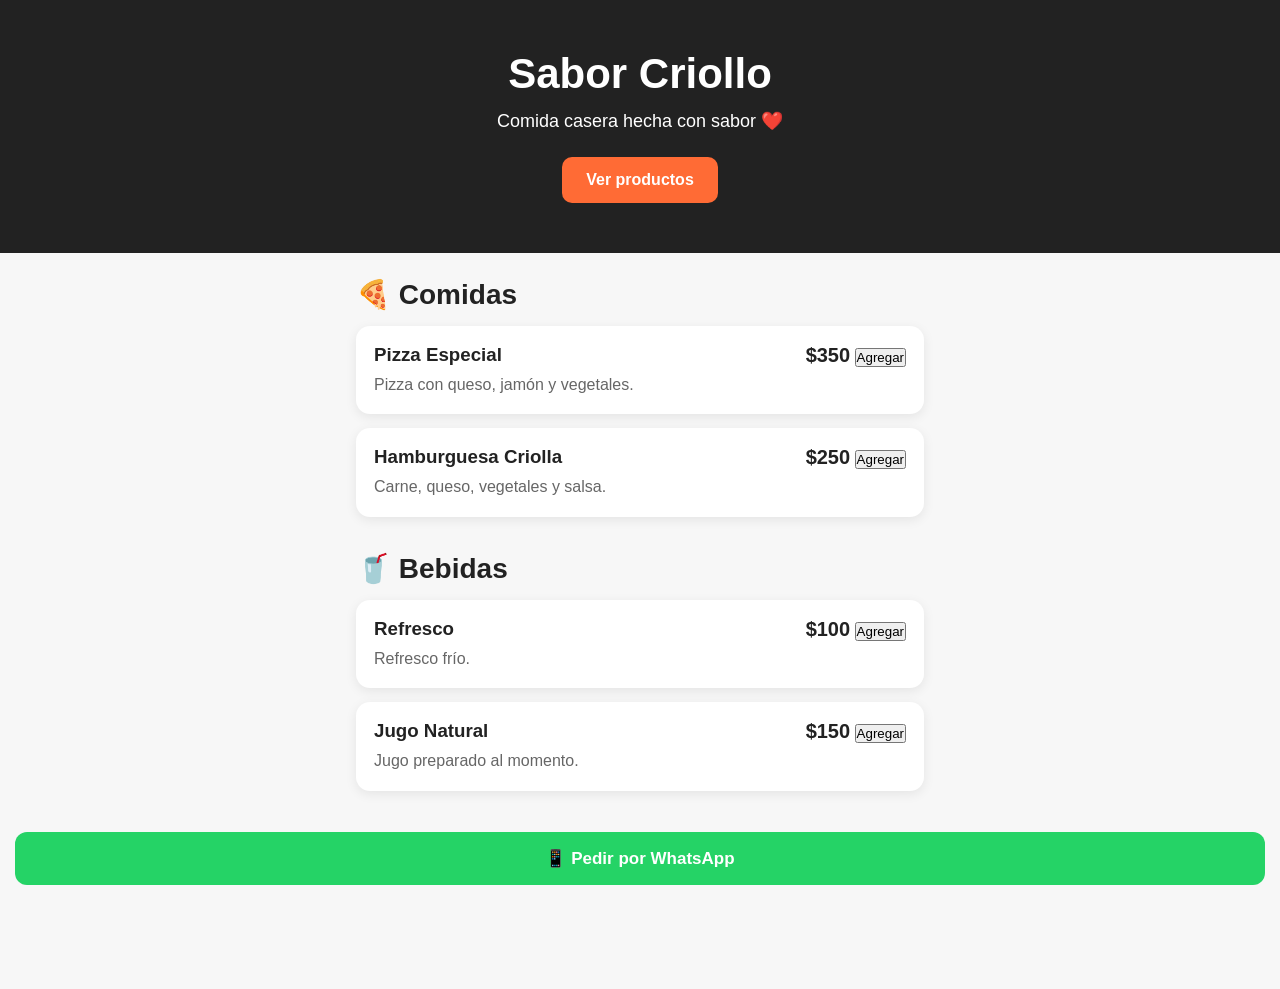
==== index.html @ 9b39cd1a "Agregue el boton de agregar al carrito" ====
<!DOCTYPE html>
<html lang="es">
<head>
    <meta charset="UTF-8">
    <meta name="viewport" content="width=device-width, initial-scale=1.0">
    <title>Sabor Criollo</title>
    <link rel="stylesheet" href="style.css">
</head>

<body>

    <header class="hero">
        <h1>Sabor Criollo</h1>
        <p>Comida casera hecha con sabor ❤️</p>
        <a href="#productos" class="boton">Ver productos</a>
    </header>

    <main id="productos">

    <section>
        <h2>🍕 Comidas</h2>
        <div id="lista-comidas"></div>
    </section>

    <section>
        <h2>🥤 Bebidas</h2>
        <div id="lista-bebidas"></div>
    </section>

    </main>

    <a class="whatsapp" href="https://wa.me/5350000000">
        📱 Pedir por WhatsApp
    </a>

    <footer>
        <p>© 2026 Sabor Criollo</p>
    </footer>
  <script src="script.js"></script>

</body>
</html>
---- style.css ----
* {
    box-sizing: border-box;
    margin: 0;
    padding: 0;
}

body {
    font-family: Arial, sans-serif;
    background: #f7f7f7;
    color: #222;
    padding-bottom: 80px;
}

.hero {
    background: #222;
    color: white;
    text-align: center;
    padding: 50px 20px;
}

.hero h1 {
    font-size: 42px;
    margin-bottom: 12px;
}

.hero p {
    font-size: 18px;
    margin-bottom: 25px;
}

.boton {
    display: inline-block;
    background: #ff6b35;
    color: white;
    text-decoration: none;
    padding: 14px 24px;
    border-radius: 10px;
    font-weight: bold;
}

main {
    max-width: 600px;
    margin: auto;
    padding: 25px 16px;
}

section {
    margin-bottom: 35px;
}

section h2 {
    margin-bottom: 15px;
    font-size: 28px;
}

.producto {
    background: white;
    border-radius: 14px;
    padding: 18px;
    margin-bottom: 14px;
    box-shadow: 0 3px 12px rgba(0, 0, 0, 0.08);

    display: flex;
    justify-content: space-between;
    gap: 15px;
}

.producto h3 {
    margin-bottom: 8px;
}

.producto p {
    color: #666;
    line-height: 1.4;
}

.producto strong {
    white-space: nowrap;
    font-size: 20px;
}

.whatsapp {
    position: fixed;
    bottom: 15px;
    left: 15px;
    right: 15px;

    background: #25d366;
    color: white;
    text-align: center;
    text-decoration: none;

    padding: 16px;
    border-radius: 12px;

    font-weight: bold;
    font-size: 17px;
}

footer {
    text-align: center;
    color: #777;
    padding: 20px;
}
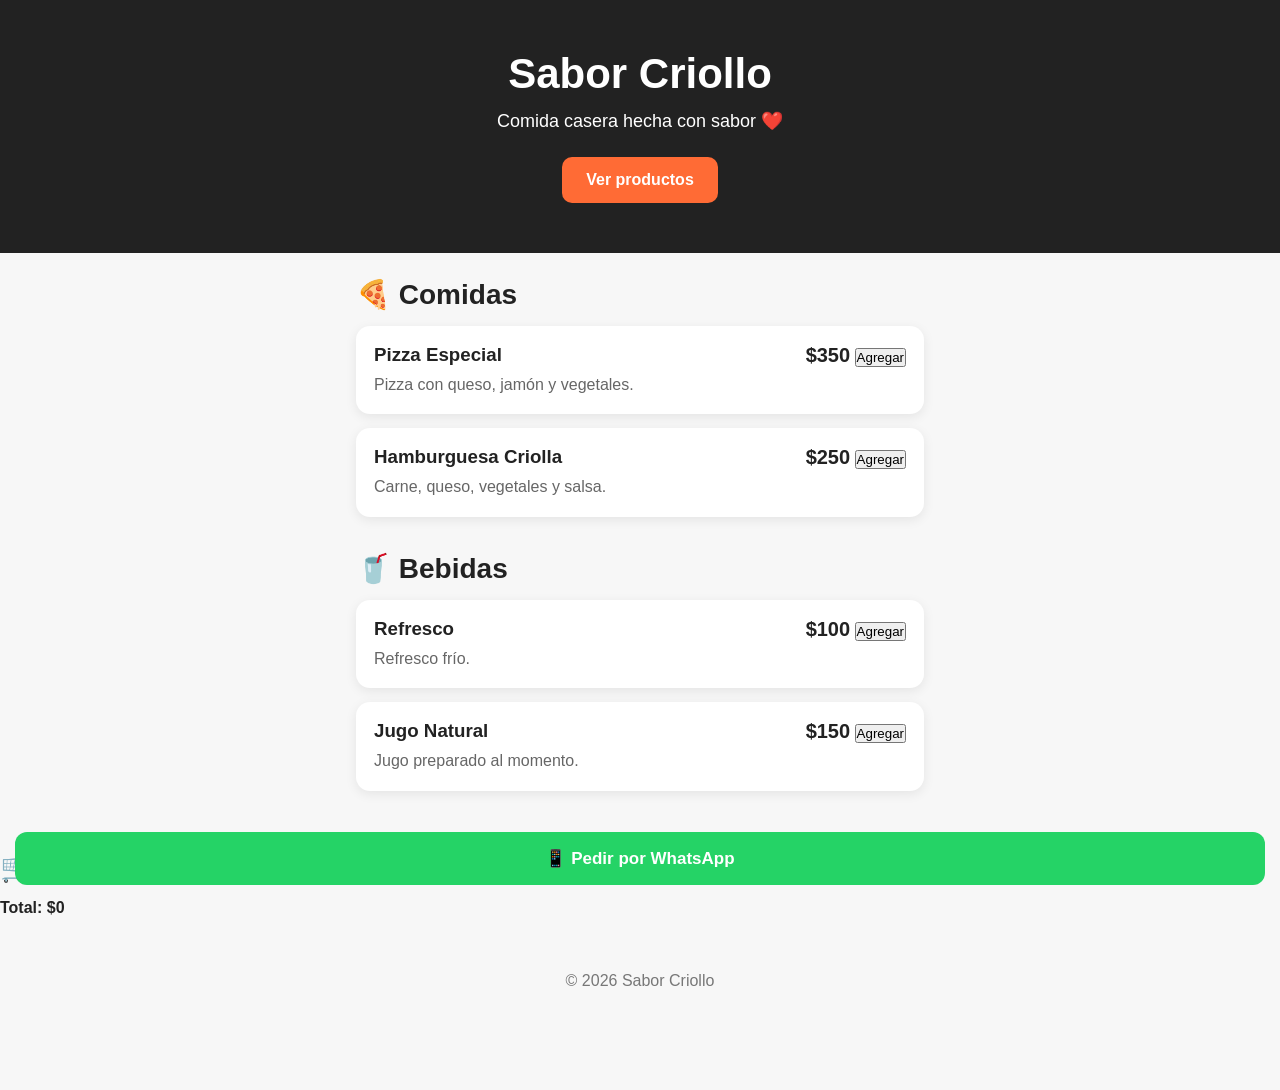
==== commit 26b9fa8f: "Mostrar productos en el carrito y calcular precio completo" ====
--- a/index.html
+++ b/index.html
@@ -28,6 +28,15 @@
     </section>
 
     </main>
+  <section id="carrito">
+    <h2>🛒 Tu carrito</h2>
+
+    <div id="lista-carrito"></div>
+
+    <div class="total-carrito">
+        <strong>Total: $<span id="total-carrito">0</span></strong>
+    </div>
+  </section>
 
     <a class="whatsapp" href="https://wa.me/5350000000">
         📱 Pedir por WhatsApp
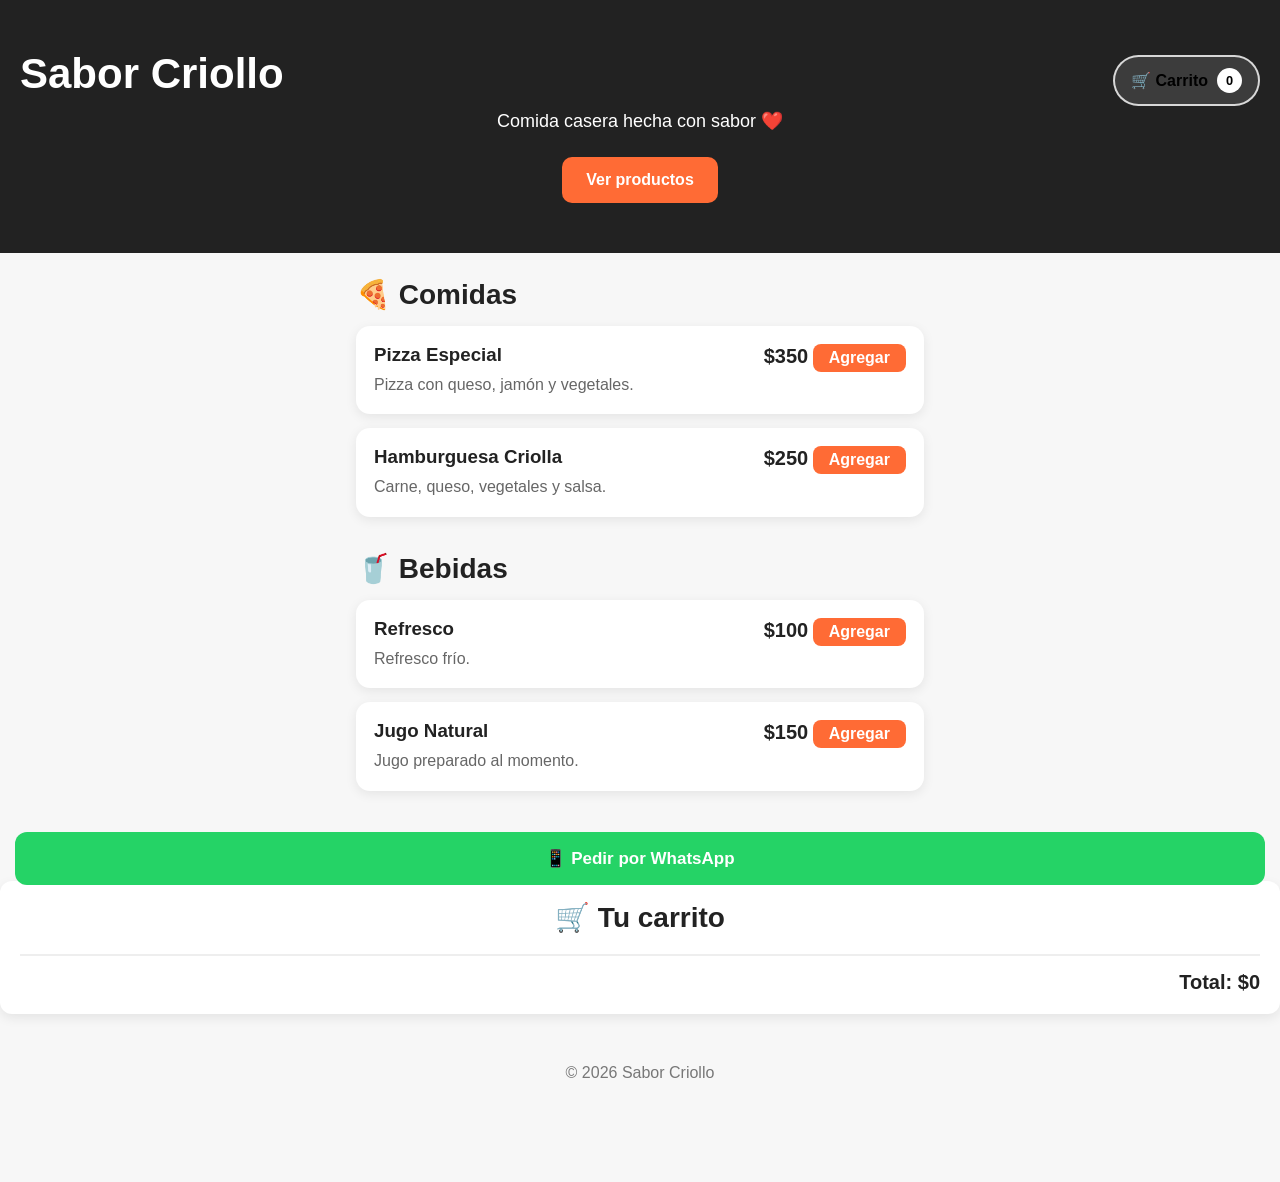
==== commit e353a460: "mejoras visuales en el encabezado y se agrego boton de carrito con contador de item" ====
--- a/index.html
+++ b/index.html
@@ -10,9 +10,20 @@
 <body>
 
     <header class="hero">
+
+    <div class="encabezado-superior">
         <h1>Sabor Criollo</h1>
-        <p>Comida casera hecha con sabor ❤️</p>
-        <a href="#productos" class="boton">Ver productos</a>
+
+        <a href="#carrito" class="boton-carrito">
+            🛒 Carrito
+            <span id="contador-carrito">0</span>
+        </a>
+    </div>
+
+    <p>Comida casera hecha con sabor ❤️</p>
+
+    <a href="#productos" class="boton">Ver productos</a>
+
     </header>
 
     <main id="productos">
--- a/style.css
+++ b/style.css
@@ -101,4 +101,136 @@
     text-align: center;
     color: #777;
     padding: 20px;
+}
+/* =========================
+   CARRITO V2
+   ========================= */
+
+#carrito {
+    background: white;
+    margin: 30px auto;
+    padding: 20px;
+    border-radius: 12px;
+    box-shadow: 0 4px 12px rgba(0, 0, 0, 0.08);
+}
+
+#carrito h2 {
+    margin-bottom: 20px;
+    text-align: center;
+}
+
+.item-carrito {
+    display: flex;
+    align-items: center;
+    justify-content: space-between;
+    gap: 15px;
+    padding: 15px 0;
+    border-bottom: 1px solid #eee;
+}
+
+.item-carrito:last-child {
+    border-bottom: none;
+}
+
+.item-carrito > strong:first-child {
+    flex: 1;
+}
+
+.controles-carrito {
+    display: flex;
+    align-items: center;
+    gap: 8px;
+}
+
+.controles-carrito button {
+    width: 32px;
+    height: 32px;
+    border: none;
+    border-radius: 6px;
+    background: #ff6b35;
+    color: white;
+    font-size: 18px;
+    font-weight: bold;
+    cursor: pointer;
+}
+
+.controles-carrito button:hover {
+    opacity: 0.85;
+}
+
+.controles-carrito span {
+    min-width: 25px;
+    text-align: center;
+    font-weight: bold;
+}
+
+.total-carrito {
+    margin-top: 20px;
+    padding-top: 15px;
+    border-top: 2px solid #eee;
+    text-align: right;
+    font-size: 20px;
+}
+/* =========================
+   BOTÓN AGREGAR
+   ========================= */
+
+.producto button {
+    border: none;
+    border-radius: 8px;
+    background: #ff6b35;
+    color: white;
+    padding: 5px 16px;
+    font-size: 16px;
+    font-weight: bold;
+    cursor: pointer;
+    transition: transform 0.15s ease, opacity 0.15s ease;
+}
+
+.producto button:hover {
+    opacity: 0.9;
+    transform: scale(1.03);
+}
+
+.producto button:active {
+    transform: scale(0.96);
+}
+.encabezado-superior {
+    display: flex;
+    justify-content: space-between;
+    align-items: center;
+    gap: 20px;
+}
+
+.boton-carrito {
+    display: inline-flex;
+    align-items: center;
+    gap: 9px;
+    padding: 11px 16px;
+    border: 2px solid rgba(255, 255, 255, 0.8);
+    border-radius: 30px;
+    color: lab(0% 0 0);
+    text-decoration: none;
+    font-weight: 700;
+    background: rgba(255, 255, 255, 0.12156862745098039);
+    backdrop-filter: blur(6px);
+    transition: transform 0.2s ease, background 0.2s ease;
+}
+
+.boton-carrito:hover {
+    transform: translateY(-2px);
+    background: rgba(255, 255, 255, 0.22);
+}
+
+#contador-carrito {
+    min-width: 25px;
+    height: 25px;
+    padding: 0 6px;
+    display: inline-flex;
+    align-items: center;
+    justify-content: center;
+    border-radius: 50%;
+    background: white;
+    font-size: 0.8rem;
+    font-weight: 800;
 }
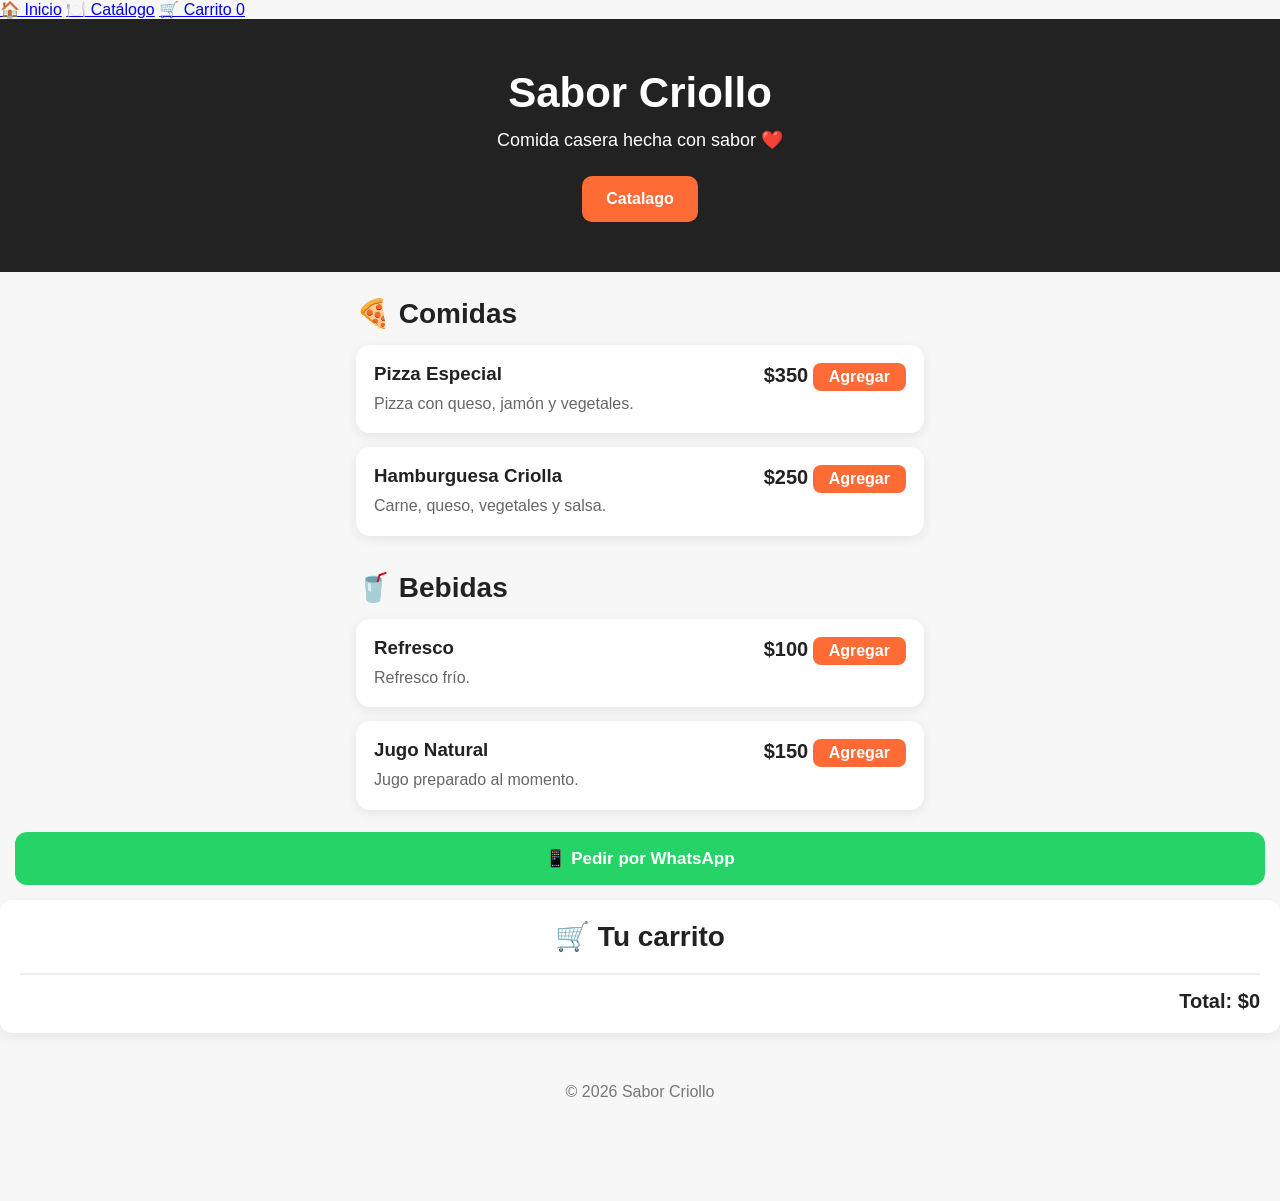
==== commit f6dc6be3: "Reestructuracion del proyecto para arquitectura multi pagina" ====
--- a/index.html
+++ b/index.html
@@ -9,24 +9,34 @@
 
 <body>
 
-    <header class="hero">
+    
+  <nav class="barra-navegacion">
 
-    <div class="encabezado-superior">
+    <a href="#inicio">🏠 Inicio</a>
+
+    <a href="#catalogo">🍽️ Catálogo</a>
+
+    <a href="#carrito">
+        🛒 Carrito
+        <span id="contador-nav">0</span>
+    </a>
+
+  </nav>
+  <header class="hero" id="inicio">
+
+    <div>
         <h1>Sabor Criollo</h1>
 
-        <a href="#carrito" class="boton-carrito">
-            🛒 Carrito
-            <span id="contador-carrito">0</span>
-        </a>
+        
     </div>
 
     <p>Comida casera hecha con sabor ❤️</p>
 
-    <a href="#productos" class="boton">Ver productos</a>
+    <a href="#catalogo" class="boton">Catalago</a>
 
-    </header>
+  </header>
 
-    <main id="productos">
+    <main id="catalogo">
 
     <section>
         <h2>🍕 Comidas</h2>
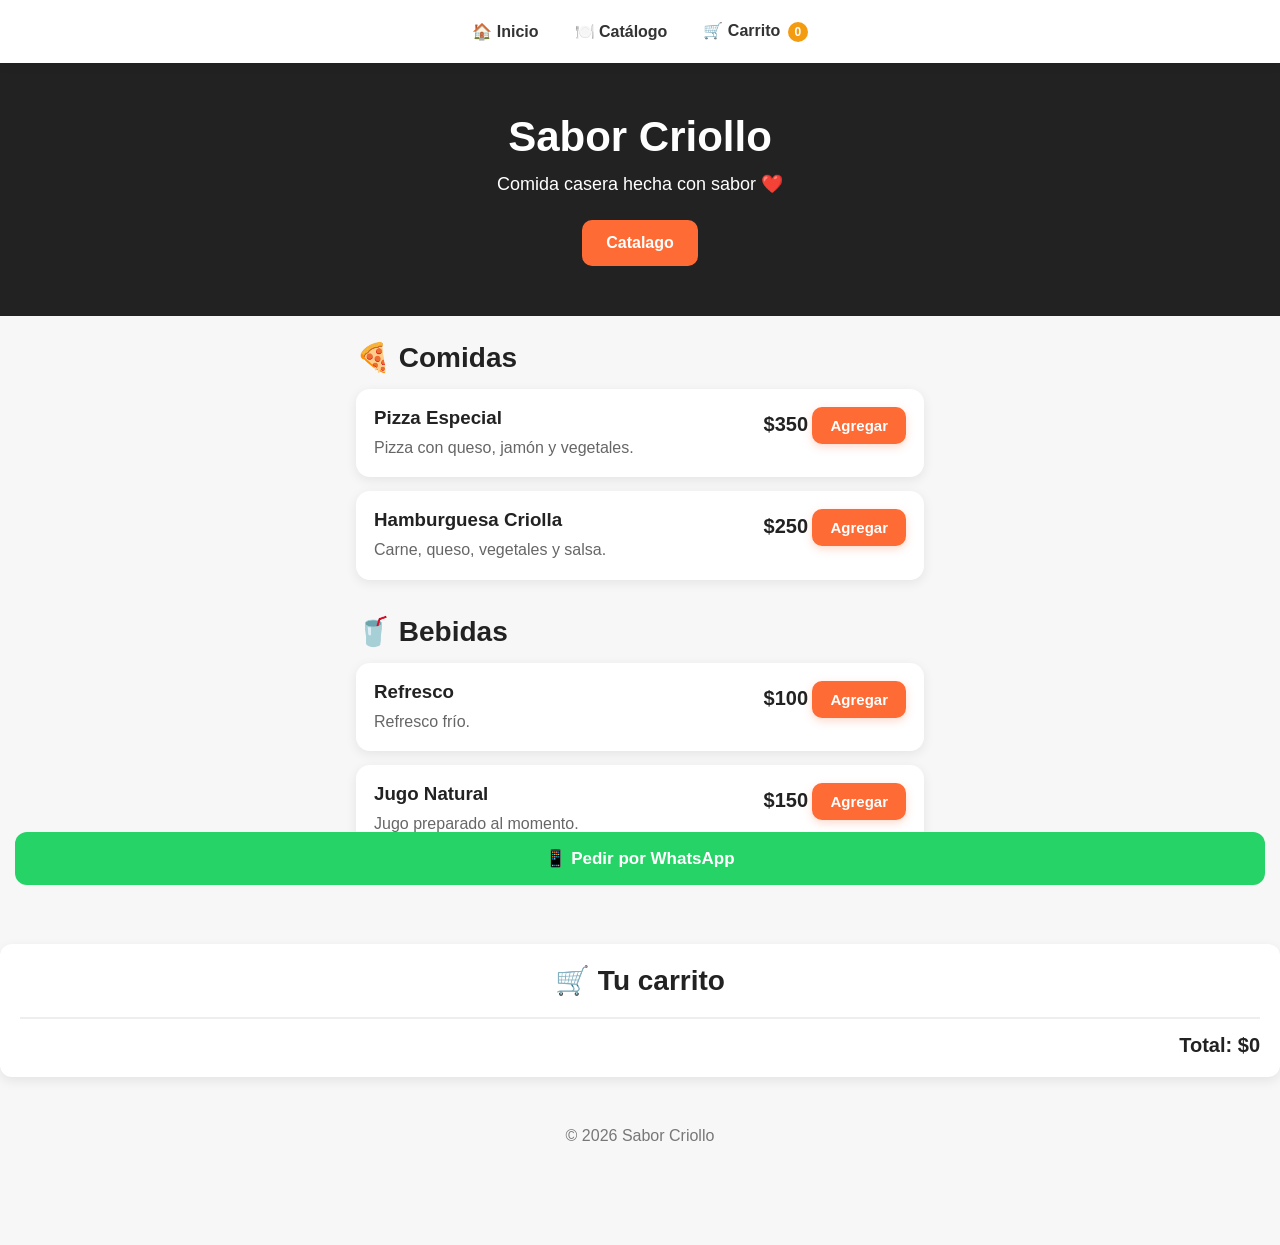
==== commit a4f1ad48: "Reestructuracion del proyecto para arquitectura multi pagina v2 reparacion en nombres y codigo" ====
--- a/index.html
+++ b/index.html
@@ -4,7 +4,7 @@
     <meta charset="UTF-8">
     <meta name="viewport" content="width=device-width, initial-scale=1.0">
     <title>Sabor Criollo</title>
-    <link rel="stylesheet" href="style.css">
+    <link rel="stylesheet" href="/CSS/index.css">
 </head>
 
 <body>
@@ -66,7 +66,7 @@
     <footer>
         <p>© 2026 Sabor Criollo</p>
     </footer>
-  <script src="script.js"></script>
+  <script src="/js/index.js"></script>
 
 </body>
 </html>
--- a/CSS/index.css
+++ b/CSS/index.css
@@ -0,0 +1,265 @@
+* {
+    box-sizing: border-box;
+    margin: 0;
+    padding: 0;
+}
+
+body {
+    font-family: Arial, sans-serif;
+    background: #f7f7f7;
+    color: #222;
+    padding-bottom: 80px;
+}
+
+.hero {
+    background: #222;
+    color: white;
+    text-align: center;
+    padding: 50px 20px;
+}
+
+.hero h1 {
+    font-size: 42px;
+    margin-bottom: 12px;
+}
+
+.hero p {
+    font-size: 18px;
+    margin-bottom: 25px;
+}
+
+.boton {
+    display: inline-block;
+    background: #ff6b35;
+    color: white;
+    text-decoration: none;
+    padding: 14px 24px;
+    border-radius: 10px;
+    font-weight: bold;
+}
+
+main {
+    max-width: 600px;
+    margin: auto;
+    padding: 25px 16px;
+}
+
+section {
+    margin-bottom: 35px;
+}
+
+section h2 {
+    margin-bottom: 15px;
+    font-size: 28px;
+}
+
+.producto {
+    background: white;
+    border-radius: 14px;
+    padding: 18px;
+    margin-bottom: 14px;
+    box-shadow: 0 3px 12px rgba(0, 0, 0, 0.08);
+
+    display: flex;
+    justify-content: space-between;
+    gap: 15px;
+}
+
+.producto h3 {
+    margin-bottom: 8px;
+}
+
+.producto p {
+    color: #666;
+    line-height: 1.4;
+}
+
+.producto strong {
+    white-space: nowrap;
+    font-size: 20px;
+}
+
+.whatsapp {
+    position: fixed;
+    bottom: 15px;
+    left: 15px;
+    right: 15px;
+
+    background: #25d366;
+    color: white;
+    text-align: center;
+    text-decoration: none;
+
+    padding: 16px;
+    border-radius: 12px;
+
+    font-weight: bold;
+    font-size: 17px;
+}
+
+footer {
+    text-align: center;
+    color: #777;
+    padding: 20px;
+}
+/* =========================
+   CARRITO V2
+   ========================= */
+
+#carrito {
+    background: white;
+    margin: 30px auto;
+    padding: 20px;
+    border-radius: 12px;
+    box-shadow: 0 4px 12px rgba(0, 0, 0, 0.08);
+}
+
+#carrito h2 {
+    margin-bottom: 20px;
+    text-align: center;
+}
+
+.item-carrito {
+    display: flex;
+    align-items: center;
+    justify-content: space-between;
+    gap: 15px;
+    padding: 15px 0;
+    border-bottom: 1px solid #eee;
+}
+
+.item-carrito:last-child {
+    border-bottom: none;
+}
+
+.item-carrito > strong:first-child {
+    flex: 1;
+}
+
+.controles-carrito {
+    display: flex;
+    align-items: center;
+    gap: 8px;
+}
+
+.controles-carrito button {
+    width: 32px;
+    height: 32px;
+    border: none;
+    border-radius: 6px;
+    background: #ff6b35;
+    color: white;
+    font-size: 18px;
+    font-weight: bold;
+    cursor: pointer;
+}
+
+.controles-carrito button:hover {
+    opacity: 0.85;
+}
+
+.controles-carrito span {
+    min-width: 25px;
+    text-align: center;
+    font-weight: bold;
+}
+
+.total-carrito {
+    margin-top: 20px;
+    padding-top: 15px;
+    border-top: 2px solid #eee;
+    text-align: right;
+    font-size: 20px;
+}
+/* =========================
+   BOTÓN AGREGAR AL CARRITO
+   ========================= */
+
+.producto button {
+    border: none;
+    border-radius: 10px;
+    background: #ff6b35;
+    color: white;
+
+    padding: 10px 18px;
+
+    font-size: 15px;
+    font-weight: bold;
+
+    cursor: pointer;
+
+    box-shadow: 0 3px 8px rgba(255, 107, 53, 0.25);
+
+    transition:
+        transform 0.15s ease,
+        background 0.2s ease,
+        box-shadow 0.2s ease;
+}
+
+.producto button:hover {
+    background: #e85a2a;
+    transform: translateY(-2px);
+
+    box-shadow: 0 5px 12px rgba(255, 107, 53, 0.30);
+}
+
+.producto button:active {
+    transform: translateY(0) scale(0.97);
+    box-shadow: 0 2px 5px rgba(255, 107, 53, 0.20);
+}
+/* barra-navegacion*/
+
+.barra-navegacion {
+    position: sticky;
+    top: 0;
+    z-index: 1000;
+
+    display: flex;
+    justify-content: center;
+    align-items: center;
+    gap: 10px;
+
+    padding: 12px 10px;
+
+    background: white;
+    box-shadow: 0 2px 10px rgba(0, 0, 0, 0.08);
+}
+
+.barra-navegacion a {
+    position: relative;
+
+    padding: 9px 13px;
+
+    border-radius: 12px;
+
+    color: #333;
+    text-decoration: none;
+    font-weight: 600;
+
+    transition: background 0.2s ease, transform 0.2s ease;
+}
+
+.barra-navegacion a:hover {
+    background: #f3f3f3;
+    transform: translateY(-1px);
+}
+
+#contador-nav {
+    display: inline-flex;
+
+    min-width: 20px;
+    height: 20px;
+
+    align-items: center;
+    justify-content: center;
+
+    margin-left: 3px;
+
+    border-radius: 50%;
+
+    font-size: 0.75rem;
+    font-weight: 800;
+
+    background: #f39c12;
+    color: white;
+}
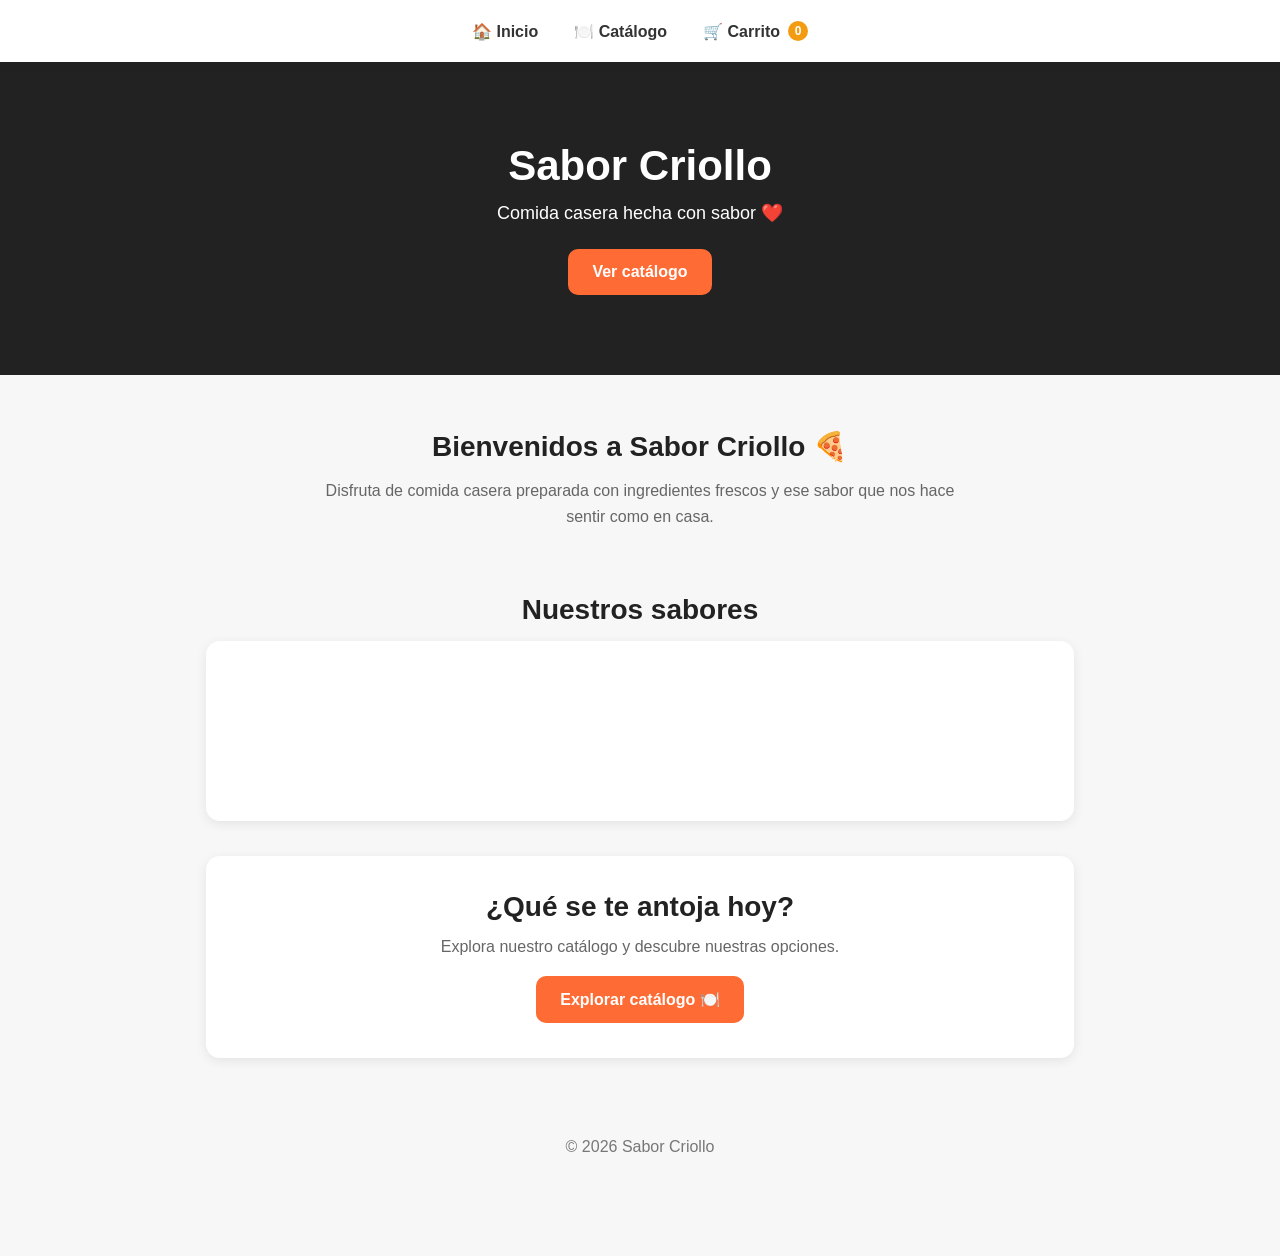
==== commit cc369955: "implementacion de carrito y pedidos al whastapp" ====
--- a/index.html
+++ b/index.html
@@ -1,72 +1,110 @@
 <!DOCTYPE html>
 <html lang="es">
+
 <head>
     <meta charset="UTF-8">
     <meta name="viewport" content="width=device-width, initial-scale=1.0">
+
     <title>Sabor Criollo</title>
-    <link rel="stylesheet" href="/CSS/index.css">
+
+    <link rel="stylesheet" href="CSS/global.css">
+    <link rel="stylesheet" href="CSS/index.css">
 </head>
 
 <body>
 
-    
-  <nav class="barra-navegacion">
+    <!-- Navegación -->
+    <nav class="barra-navegacion">
 
-    <a href="#inicio">🏠 Inicio</a>
+        <a href="index.html">🏠 Inicio</a>
 
-    <a href="#catalogo">🍽️ Catálogo</a>
+        <a href="Catalogo.html">🍽️ Catálogo</a>
 
-    <a href="#carrito">
-        🛒 Carrito
-        <span id="contador-nav">0</span>
-    </a>
+        <a href="Carrito.html">
+            🛒 Carrito
+            <span id="contador-nav">0</span>
+        </a>
 
-  </nav>
-  <header class="hero" id="inicio">
+    </nav>
 
-    <div>
-        <h1>Sabor Criollo</h1>
 
-        
-    </div>
+    <!-- Presentación -->
+    <header class="hero">
 
-    <p>Comida casera hecha con sabor ❤️</p>
+        <div class="hero-contenido">
 
-    <a href="#catalogo" class="boton">Catalago</a>
+            <h1>Sabor Criollo</h1>
 
-  </header>
+            <p>
+                Comida casera hecha con sabor ❤️
+            </p>
 
-    <main id="catalogo">
+            <a href="Catalogo.html" class="boton">
+                Ver catálogo
+            </a>
 
-    <section>
-        <h2>🍕 Comidas</h2>
-        <div id="lista-comidas"></div>
-    </section>
+        </div>
 
-    <section>
-        <h2>🥤 Bebidas</h2>
-        <div id="lista-bebidas"></div>
-    </section>
+    </header>
+
+
+    <!-- Información del negocio -->
+    <main>
+
+        <section class="presentacion">
+
+            <h2>Bienvenidos a Sabor Criollo 🍕</h2>
+
+            <p>
+                Disfruta de comida casera preparada con ingredientes
+                frescos y ese sabor que nos hace sentir como en casa.
+            </p>
+
+        </section>
+
+
+        <!-- Aquí posteriormente pondremos imágenes -->
+        <section class="galeria">
+
+            <h2>Nuestros sabores</h2>
+
+            <div class="galeria-contenedor">
+
+                <!-- Próximamente -->
+
+            </div>
+
+        </section>
+
+
+        <!-- Llamada al catálogo -->
+        <section class="llamada-catalogo">
+
+            <h2>¿Qué se te antoja hoy?</h2>
+
+            <p>
+                Explora nuestro catálogo y descubre nuestras opciones.
+            </p>
+
+            <a href="Catalogo.html" class="boton">
+                Explorar catálogo 🍽️
+            </a>
+
+        </section>
 
     </main>
-  <section id="carrito">
-    <h2>🛒 Tu carrito</h2>
 
-    <div id="lista-carrito"></div>
 
-    <div class="total-carrito">
-        <strong>Total: $<span id="total-carrito">0</span></strong>
-    </div>
-  </section>
+    <!-- Pie de página -->
+    <footer>
 
-    <a class="whatsapp" href="https://wa.me/5350000000">
-        📱 Pedir por WhatsApp
-    </a>
+        <p>© 2026 Sabor Criollo</p>
 
-    <footer>
-        <p>© 2026 Sabor Criollo</p>
     </footer>
-  <script src="/js/index.js"></script>
+
+
+    <script src="js/index.js"></script>
 
 </body>
+
 </html>
--- a/CSS/global.css
+++ b/CSS/global.css
@@ -0,0 +1,150 @@
+/* =========================
+   RESET Y BASE
+   ========================= */
+
+* {
+    box-sizing: border-box;
+    margin: 0;
+    padding: 0;
+}
+
+body {
+    font-family: Arial, sans-serif;
+    background: #f7f7f7;
+    color: #222;
+    padding-bottom: 80px;
+}
+
+main {
+    width: 100%;
+    max-width: 900px;
+    margin: 0 auto;
+    padding: 25px 16px;
+}
+
+section {
+    margin-bottom: 35px;
+}
+
+section h2 {
+    margin-bottom: 15px;
+    font-size: 28px;
+}
+
+
+/* =========================
+   NAVEGACIÓN
+   ========================= */
+
+.barra-navegacion {
+    position: sticky;
+    top: 0;
+    z-index: 1000;
+
+    display: flex;
+    justify-content: center;
+    align-items: center;
+    gap: 10px;
+
+    padding: 12px 10px;
+
+    background: white;
+    box-shadow: 0 2px 10px rgba(0, 0, 0, 0.08);
+}
+
+.barra-navegacion a {
+    position: relative;
+
+    display: inline-flex;
+    align-items: center;
+    gap: 5px;
+
+    padding: 9px 13px;
+
+    border-radius: 12px;
+
+    color: #333;
+    text-decoration: none;
+    font-weight: 600;
+
+    transition:
+        background 0.2s ease,
+        transform 0.2s ease;
+}
+
+.barra-navegacion a:hover {
+    background: #f3f3f3;
+    transform: translateY(-1px);
+}
+
+
+/* =========================
+   CONTADOR DEL CARRITO
+   ========================= */
+
+#contador-nav {
+    display: inline-flex;
+
+    min-width: 20px;
+    height: 20px;
+
+    align-items: center;
+    justify-content: center;
+
+    margin-left: 3px;
+
+    border-radius: 50%;
+
+    background: #f39c12;
+    color: white;
+
+    font-size: 0.75rem;
+    font-weight: 800;
+}
+
+
+/* =========================
+   BOTONES GENERALES
+   ========================= */
+
+.boton {
+    display: inline-block;
+
+    padding: 14px 24px;
+
+    border: none;
+    border-radius: 10px;
+
+    background: #ff6b35;
+    color: white;
+
+    text-decoration: none;
+    font-weight: bold;
+
+    cursor: pointer;
+
+    transition:
+        transform 0.15s ease,
+        background 0.2s ease,
+        box-shadow 0.2s ease;
+}
+
+.boton:hover {
+    background: #e85a2a;
+    transform: translateY(-2px);
+}
+
+.boton:active {
+    transform: translateY(0) scale(0.97);
+}
+
+
+/* =========================
+   FOOTER
+   ========================= */
+
+footer {
+    text-align: center;
+    color: #777;
+    padding: 20px;
+}
--- a/CSS/index.css
+++ b/CSS/index.css
@@ -1,21 +1,18 @@
-* {
-    box-sizing: border-box;
-    margin: 0;
-    padding: 0;
-}
-
-body {
-    font-family: Arial, sans-serif;
-    background: #f7f7f7;
-    color: #222;
-    padding-bottom: 80px;
-}
+/* =========================
+   HERO
+   ========================= */
 
 .hero {
     background: #222;
     color: white;
     text-align: center;
-    padding: 50px 20px;
+
+    padding: 80px 20px;
+}
+
+.hero-contenido {
+    max-width: 700px;
+    margin: 0 auto;
 }
 
 .hero h1 {
@@ -28,238 +25,59 @@
     margin-bottom: 25px;
 }
 
-.boton {
-    display: inline-block;
-    background: #ff6b35;
-    color: white;
-    text-decoration: none;
-    padding: 14px 24px;
-    border-radius: 10px;
-    font-weight: bold;
+
+/* =========================
+   PRESENTACIÓN
+   ========================= */
+
+.presentacion {
+    text-align: center;
+    padding: 30px 10px;
 }
 
-main {
-    max-width: 600px;
-    margin: auto;
-    padding: 25px 16px;
+.presentacion p {
+    max-width: 650px;
+    margin: 0 auto;
+
+    color: #666;
+    line-height: 1.6;
 }
 
-section {
-    margin-bottom: 35px;
-}
 
-section h2 {
-    margin-bottom: 15px;
-    font-size: 28px;
-}
-
-.producto {
-    background: white;
-    border-radius: 14px;
-    padding: 18px;
-    margin-bottom: 14px;
-    box-shadow: 0 3px 12px rgba(0, 0, 0, 0.08);
-
-    display: flex;
-    justify-content: space-between;
-    gap: 15px;
-}
-
-.producto h3 {
-    margin-bottom: 8px;
-}
-
-.producto p {
-    color: #666;
-    line-height: 1.4;
-}
-
-.producto strong {
-    white-space: nowrap;
-    font-size: 20px;
-}
-
-.whatsapp {
-    position: fixed;
-    bottom: 15px;
-    left: 15px;
-    right: 15px;
-
-    background: #25d366;
-    color: white;
-    text-align: center;
-    text-decoration: none;
-
-    padding: 16px;
-    border-radius: 12px;
-
-    font-weight: bold;
-    font-size: 17px;
-}
-
-footer {
-    text-align: center;
-    color: #777;
-    padding: 20px;
-}
 /* =========================
-   CARRITO V2
+   GALERÍA
    ========================= */
 
-#carrito {
-    background: white;
-    margin: 30px auto;
-    padding: 20px;
-    border-radius: 12px;
-    box-shadow: 0 4px 12px rgba(0, 0, 0, 0.08);
-}
-
-#carrito h2 {
-    margin-bottom: 20px;
+.galeria {
     text-align: center;
 }
 
-.item-carrito {
-    display: flex;
-    align-items: center;
-    justify-content: space-between;
-    gap: 15px;
-    padding: 15px 0;
-    border-bottom: 1px solid #eee;
+.galeria-contenedor {
+    min-height: 180px;
+
+    border-radius: 14px;
+    background: white;
+
+    box-shadow: 0 3px 12px rgba(0, 0, 0, 0.08);
 }
 
-.item-carrito:last-child {
-    border-bottom: none;
+
+/* =========================
+   LLAMADA AL CATÁLOGO
+   ========================= */
+
+.llamada-catalogo {
+    padding: 35px 20px;
+
+    text-align: center;
+
+    background: white;
+    border-radius: 14px;
+
+    box-shadow: 0 3px 12px rgba(0, 0, 0, 0.08);
 }
 
-.item-carrito > strong:first-child {
-    flex: 1;
-}
-
-.controles-carrito {
-    display: flex;
-    align-items: center;
-    gap: 8px;
-}
-
-.controles-carrito button {
-    width: 32px;
-    height: 32px;
-    border: none;
-    border-radius: 6px;
-    background: #ff6b35;
-    color: white;
-    font-size: 18px;
-    font-weight: bold;
-    cursor: pointer;
-}
-
-.controles-carrito button:hover {
-    opacity: 0.85;
-}
-
-.controles-carrito span {
-    min-width: 25px;
-    text-align: center;
-    font-weight: bold;
-}
-
-.total-carrito {
-    margin-top: 20px;
-    padding-top: 15px;
-    border-top: 2px solid #eee;
-    text-align: right;
-    font-size: 20px;
-}
-/* =========================
-   BOTÓN AGREGAR AL CARRITO
-   ========================= */
-
-.producto button {
-    border: none;
-    border-radius: 10px;
-    background: #ff6b35;
-    color: white;
-
-    padding: 10px 18px;
-
-    font-size: 15px;
-    font-weight: bold;
-
-    cursor: pointer;
-
-    box-shadow: 0 3px 8px rgba(255, 107, 53, 0.25);
-
-    transition:
-        transform 0.15s ease,
-        background 0.2s ease,
-        box-shadow 0.2s ease;
-}
-
-.producto button:hover {
-    background: #e85a2a;
-    transform: translateY(-2px);
-
-    box-shadow: 0 5px 12px rgba(255, 107, 53, 0.30);
-}
-
-.producto button:active {
-    transform: translateY(0) scale(0.97);
-    box-shadow: 0 2px 5px rgba(255, 107, 53, 0.20);
-}
-/* barra-navegacion*/
-
-.barra-navegacion {
-    position: sticky;
-    top: 0;
-    z-index: 1000;
-
-    display: flex;
-    justify-content: center;
-    align-items: center;
-    gap: 10px;
-
-    padding: 12px 10px;
-
-    background: white;
-    box-shadow: 0 2px 10px rgba(0, 0, 0, 0.08);
-}
-
-.barra-navegacion a {
-    position: relative;
-
-    padding: 9px 13px;
-
-    border-radius: 12px;
-
-    color: #333;
-    text-decoration: none;
-    font-weight: 600;
-
-    transition: background 0.2s ease, transform 0.2s ease;
-}
-
-.barra-navegacion a:hover {
-    background: #f3f3f3;
-    transform: translateY(-1px);
-}
-
-#contador-nav {
-    display: inline-flex;
-
-    min-width: 20px;
-    height: 20px;
-
-    align-items: center;
-    justify-content: center;
-
-    margin-left: 3px;
-
-    border-radius: 50%;
-
-    font-size: 0.75rem;
-    font-weight: 800;
-
-    background: #f39c12;
-    color: white;
+.llamada-catalogo p {
+    margin-bottom: 20px;
+    color: #666;
 }
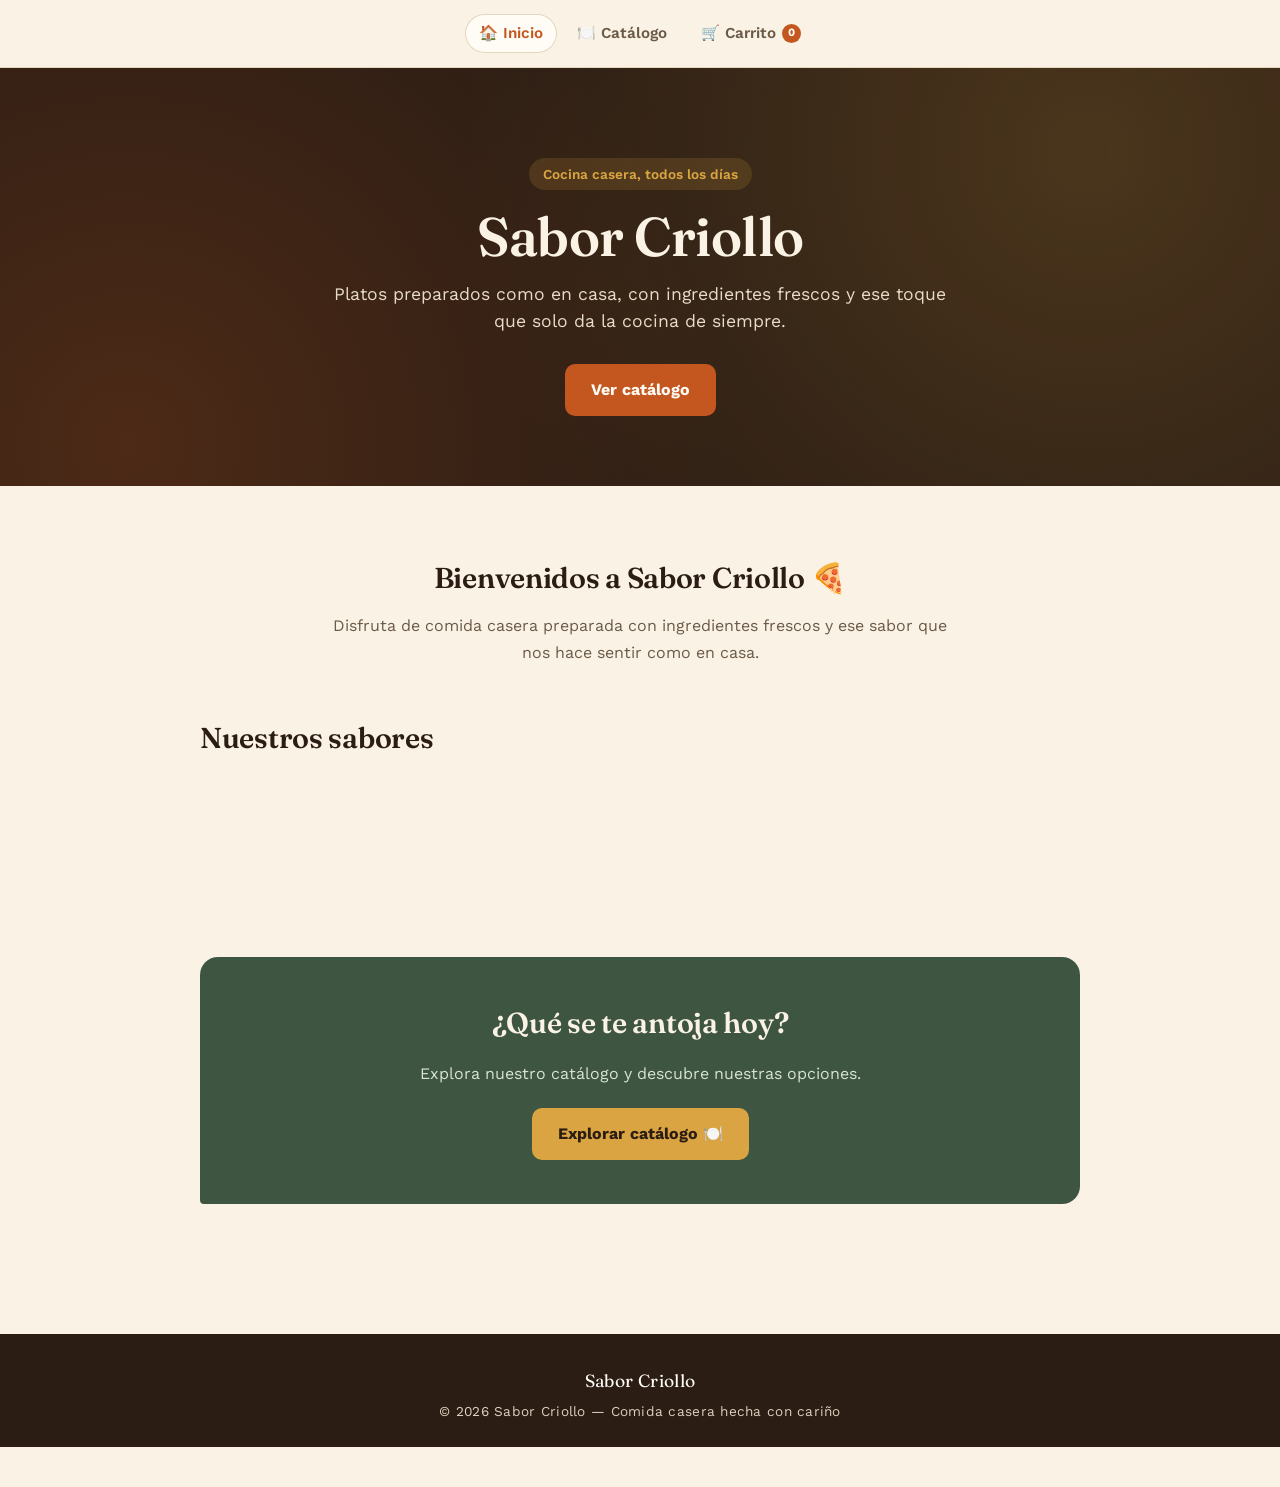
==== commit 46256afb: "Mejorar diseño de tarjetas del catalogo" ====
--- a/index.html
+++ b/index.html
@@ -6,6 +6,10 @@
     <meta name="viewport" content="width=device-width, initial-scale=1.0">
 
     <title>Sabor Criollo</title>
+
+    <link rel="preconnect" href="https://fonts.googleapis.com">
+    <link rel="preconnect" href="https://fonts.gstatic.com" crossorigin>
+    <link href="https://fonts.googleapis.com/css2?family=Fraunces:opsz,wght@9..144,500;9..144,600;9..144,700&family=Work+Sans:wght@400;500;600;700&display=swap" rel="stylesheet">
 
     <link rel="stylesheet" href="CSS/global.css">
     <link rel="stylesheet" href="CSS/index.css">
@@ -16,7 +20,7 @@
     <!-- Navegación -->
     <nav class="barra-navegacion">
 
-        <a href="index.html">🏠 Inicio</a>
+        <a href="index.html" class="activo">🏠 Inicio</a>
 
         <a href="Catalogo.html">🍽️ Catálogo</a>
 
@@ -33,10 +37,13 @@
 
         <div class="hero-contenido">
 
+            <span class="hero-etiqueta">Cocina casera, todos los días</span>
+
             <h1>Sabor Criollo</h1>
 
             <p>
-                Comida casera hecha con sabor ❤️
+                Platos preparados como en casa, con ingredientes frescos
+                y ese toque que solo da la cocina de siempre.
             </p>
 
             <a href="Catalogo.html" class="boton">
@@ -98,7 +105,9 @@
     <!-- Pie de página -->
     <footer>
 
-        <p>© 2026 Sabor Criollo</p>
+        <p class="footer-marca">Sabor Criollo</p>
+
+        <p>© 2026 Sabor Criollo — Comida casera hecha con cariño</p>
 
     </footer>
 
--- a/CSS/global.css
+++ b/CSS/global.css
@@ -1,3 +1,36 @@
+/* =========================================================
+   SABOR CRIOLLO — SISTEMA DE DISEÑO
+   Paleta inspirada en cocina criolla: achiote, cilantro,
+   barro cocido y papel de cocina.
+   ========================================================= */
+
+:root {
+    /* Color */
+    --color-fondo: #FAF2E4;         /* papel crema cálido */
+    --color-fondo-crudo: #F2E7D3;   /* franjas / secciones alternas */
+    --color-tarjeta: #FFFCF6;       /* blanco cálido para tarjetas */
+    --color-tinta: #2B1D14;         /* café espresso, texto principal */
+    --color-tinta-suave: #6B5A48;   /* texto secundario */
+    --color-acento: #C4571F;        /* achiote / barro cocido */
+    --color-acento-oscuro: #9C4315; /* hover del acento */
+    --color-dorado: #D9A441;        /* maíz / mostaza, detalles */
+    --color-verde: #3E5641;         /* cilantro / orégano, contraste */
+    --color-linea: #E4D6BC;         /* bordes sutiles sobre crema */
+    --color-error: #A23B2E;
+    --color-error-fondo: #F6E2DC;
+
+    /* Tipografía */
+    --fuente-display: "Fraunces", "Georgia", serif;
+    --fuente-texto: "Work Sans", "Segoe UI", sans-serif;
+
+    /* Forma */
+    --radio-tarjeta: 18px 18px 18px 4px;
+    --radio-boton: 10px;
+    --sombra-tarjeta: 0 4px 18px rgba(43, 29, 20, 0.08);
+    --sombra-tarjeta-hover: 0 10px 26px rgba(43, 29, 20, 0.14);
+}
+
+
 /* =========================
    RESET Y BASE
    ========================= */
@@ -8,27 +41,48 @@
     padding: 0;
 }
 
+html {
+    scroll-behavior: smooth;
+}
+
 body {
-    font-family: Arial, sans-serif;
-    background: #f7f7f7;
-    color: #222;
-    padding-bottom: 80px;
+    font-family: var(--fuente-texto);
+    background: var(--color-fondo);
+    color: var(--color-tinta);
+    line-height: 1.5;
+    padding-bottom: 40px;
+}
+
+h1, h2, h3 {
+    font-family: var(--fuente-display);
+    font-weight: 600;
+    letter-spacing: -0.01em;
 }
 
 main {
     width: 100%;
-    max-width: 900px;
+    max-width: 920px;
     margin: 0 auto;
-    padding: 25px 16px;
+    padding: 30px 20px;
 }
 
 section {
-    margin-bottom: 35px;
+    margin-bottom: 40px;
 }
 
 section h2 {
-    margin-bottom: 15px;
-    font-size: 28px;
+    margin-bottom: 18px;
+    font-size: 1.8rem;
+    color: var(--color-tinta);
+}
+
+a {
+    color: inherit;
+}
+
+:focus-visible {
+    outline: 3px solid var(--color-dorado);
+    outline-offset: 2px;
 }
 
 
@@ -44,12 +98,13 @@
     display: flex;
     justify-content: center;
     align-items: center;
-    gap: 10px;
-
-    padding: 12px 10px;
-
-    background: white;
-    box-shadow: 0 2px 10px rgba(0, 0, 0, 0.08);
+    gap: 6px;
+
+    padding: 14px 16px;
+
+    background: rgba(250, 242, 228, 0.92);
+    backdrop-filter: blur(6px);
+    border-bottom: 1px solid var(--color-linea);
 }
 
 .barra-navegacion a {
@@ -57,24 +112,29 @@
 
     display: inline-flex;
     align-items: center;
-    gap: 5px;
-
-    padding: 9px 13px;
-
-    border-radius: 12px;
-
-    color: #333;
+    gap: 6px;
+
+    padding: 8px 14px;
+
+    border-radius: 999px;
+
+    color: var(--color-tinta-suave);
     text-decoration: none;
     font-weight: 600;
-
-    transition:
-        background 0.2s ease,
-        transform 0.2s ease;
+    font-size: 0.95rem;
+
+    transition: color 0.2s ease, background 0.2s ease;
 }
 
 .barra-navegacion a:hover {
-    background: #f3f3f3;
-    transform: translateY(-1px);
+    color: var(--color-tinta);
+    background: var(--color-fondo-crudo);
+}
+
+.barra-navegacion a.activo {
+    color: var(--color-acento);
+    background: var(--color-tarjeta);
+    box-shadow: inset 0 0 0 1px var(--color-linea);
 }
 
 
@@ -85,21 +145,19 @@
 #contador-nav {
     display: inline-flex;
 
-    min-width: 20px;
-    height: 20px;
+    min-width: 19px;
+    height: 19px;
 
     align-items: center;
     justify-content: center;
 
-    margin-left: 3px;
-
     border-radius: 50%;
 
-    background: #f39c12;
-    color: white;
-
-    font-size: 0.75rem;
-    font-weight: 800;
+    background: var(--color-acento);
+    color: var(--color-tarjeta);
+
+    font-size: 0.7rem;
+    font-weight: 700;
 }
 
 
@@ -108,18 +166,22 @@
    ========================= */
 
 .boton {
-    display: inline-block;
-
-    padding: 14px 24px;
+    display: inline-flex;
+    align-items: center;
+    justify-content: center;
+    gap: 8px;
+
+    padding: 14px 26px;
 
     border: none;
-    border-radius: 10px;
-
-    background: #ff6b35;
-    color: white;
+    border-radius: var(--radio-boton);
+
+    background: var(--color-acento);
+    color: var(--color-tarjeta);
 
     text-decoration: none;
-    font-weight: bold;
+    font-weight: 700;
+    font-size: 1rem;
 
     cursor: pointer;
 
@@ -130,12 +192,23 @@
 }
 
 .boton:hover {
-    background: #e85a2a;
-    transform: translateY(-2px);
+    background: var(--color-acento-oscuro);
+    box-shadow: 0 6px 16px rgba(196, 87, 31, 0.28);
 }
 
 .boton:active {
-    transform: translateY(0) scale(0.97);
+    transform: scale(0.97);
+}
+
+.boton-secundario {
+    background: transparent;
+    color: var(--color-tinta);
+    box-shadow: inset 0 0 0 1.5px var(--color-linea);
+}
+
+.boton-secundario:hover {
+    background: var(--color-fondo-crudo);
+    box-shadow: inset 0 0 0 1.5px var(--color-tinta-suave);
 }
 
 
@@ -144,7 +217,23 @@
    ========================= */
 
 footer {
+    margin-top: 60px;
+    padding: 34px 20px 26px;
+
     text-align: center;
-    color: #777;
-    padding: 20px;
-}+
+    background: var(--color-tinta);
+    color: #DCCFBC;
+}
+
+footer p {
+    font-size: 0.85rem;
+    letter-spacing: 0.02em;
+}
+
+footer .footer-marca {
+    font-family: var(--fuente-display);
+    font-size: 1.1rem;
+    color: var(--color-tarjeta);
+    margin-bottom: 6px;
+}
--- a/CSS/index.css
+++ b/CSS/index.css
@@ -3,26 +3,57 @@
    ========================= */
 
 .hero {
-    background: #222;
-    color: white;
-    text-align: center;
+    position: relative;
+    overflow: hidden;
 
-    padding: 80px 20px;
+    background: var(--color-tinta);
+    color: var(--color-fondo);
+
+    padding: 90px 20px 70px;
+}
+
+.hero::before {
+    content: "";
+    position: absolute;
+    inset: 0;
+
+    background:
+        radial-gradient(circle at 85% 20%, rgba(217, 164, 65, 0.18), transparent 55%),
+        radial-gradient(circle at 10% 90%, rgba(196, 87, 31, 0.22), transparent 50%);
+    pointer-events: none;
 }
 
 .hero-contenido {
-    max-width: 700px;
+    position: relative;
+    max-width: 620px;
     margin: 0 auto;
+    text-align: center;
+}
+
+.hero-etiqueta {
+    display: inline-block;
+    margin-bottom: 18px;
+
+    padding: 6px 14px;
+
+    border-radius: 999px;
+    background: rgba(217, 164, 65, 0.16);
+
+    color: var(--color-dorado);
+    font-size: 0.85rem;
+    font-weight: 600;
 }
 
 .hero h1 {
-    font-size: 42px;
-    margin-bottom: 12px;
+    font-size: clamp(2.4rem, 6vw, 3.4rem);
+    line-height: 1.05;
+    margin-bottom: 16px;
 }
 
 .hero p {
-    font-size: 18px;
-    margin-bottom: 25px;
+    font-size: 1.1rem;
+    color: #E8DCC8;
+    margin-bottom: 30px;
 }
 
 
@@ -32,15 +63,19 @@
 
 .presentacion {
     text-align: center;
-    padding: 30px 10px;
+    padding: 40px 10px 10px;
+}
+
+.presentacion h2 {
+    margin-bottom: 14px;
 }
 
 .presentacion p {
-    max-width: 650px;
+    max-width: 620px;
     margin: 0 auto;
 
-    color: #666;
-    line-height: 1.6;
+    color: var(--color-tinta-suave);
+    line-height: 1.65;
 }
 
 
@@ -48,17 +83,30 @@
    GALERÍA
    ========================= */
 
-.galeria {
-    text-align: center;
+.galeria-contenedor {
+    display: grid;
+    grid-template-columns: repeat(auto-fit, minmax(160px, 1fr));
+    gap: 14px;
+
+    min-height: 140px;
 }
 
-.galeria-contenedor {
-    min-height: 180px;
+.galeria-contenedor:empty {
+    display: flex;
+    align-items: center;
+    justify-content: center;
 
-    border-radius: 14px;
-    background: white;
+    min-height: 140px;
 
-    box-shadow: 0 3px 12px rgba(0, 0, 0, 0.08);
+    border: 1.5px dashed var(--color-linea);
+    border-radius: 16px;
+
+    color: var(--color-tinta-suave);
+    font-size: 0.9rem;
+}
+
+.galeria-contenedor:empty::before {
+    content: "Fotos de nuestros platos, muy pronto 📸";
 }
 
 
@@ -67,17 +115,29 @@
    ========================= */
 
 .llamada-catalogo {
-    padding: 35px 20px;
+    padding: 44px 28px;
 
     text-align: center;
 
-    background: white;
-    border-radius: 14px;
+    background: var(--color-verde);
+    color: var(--color-fondo);
+    border-radius: var(--radio-tarjeta);
+}
 
-    box-shadow: 0 3px 12px rgba(0, 0, 0, 0.08);
+.llamada-catalogo h2 {
+    color: var(--color-fondo);
 }
 
 .llamada-catalogo p {
-    margin-bottom: 20px;
-    color: #666;
-}+    margin-bottom: 22px;
+    color: #D9E2D6;
+}
+
+.llamada-catalogo .boton {
+    background: var(--color-dorado);
+    color: var(--color-tinta);
+}
+
+.llamada-catalogo .boton:hover {
+    background: #C79236;
+}
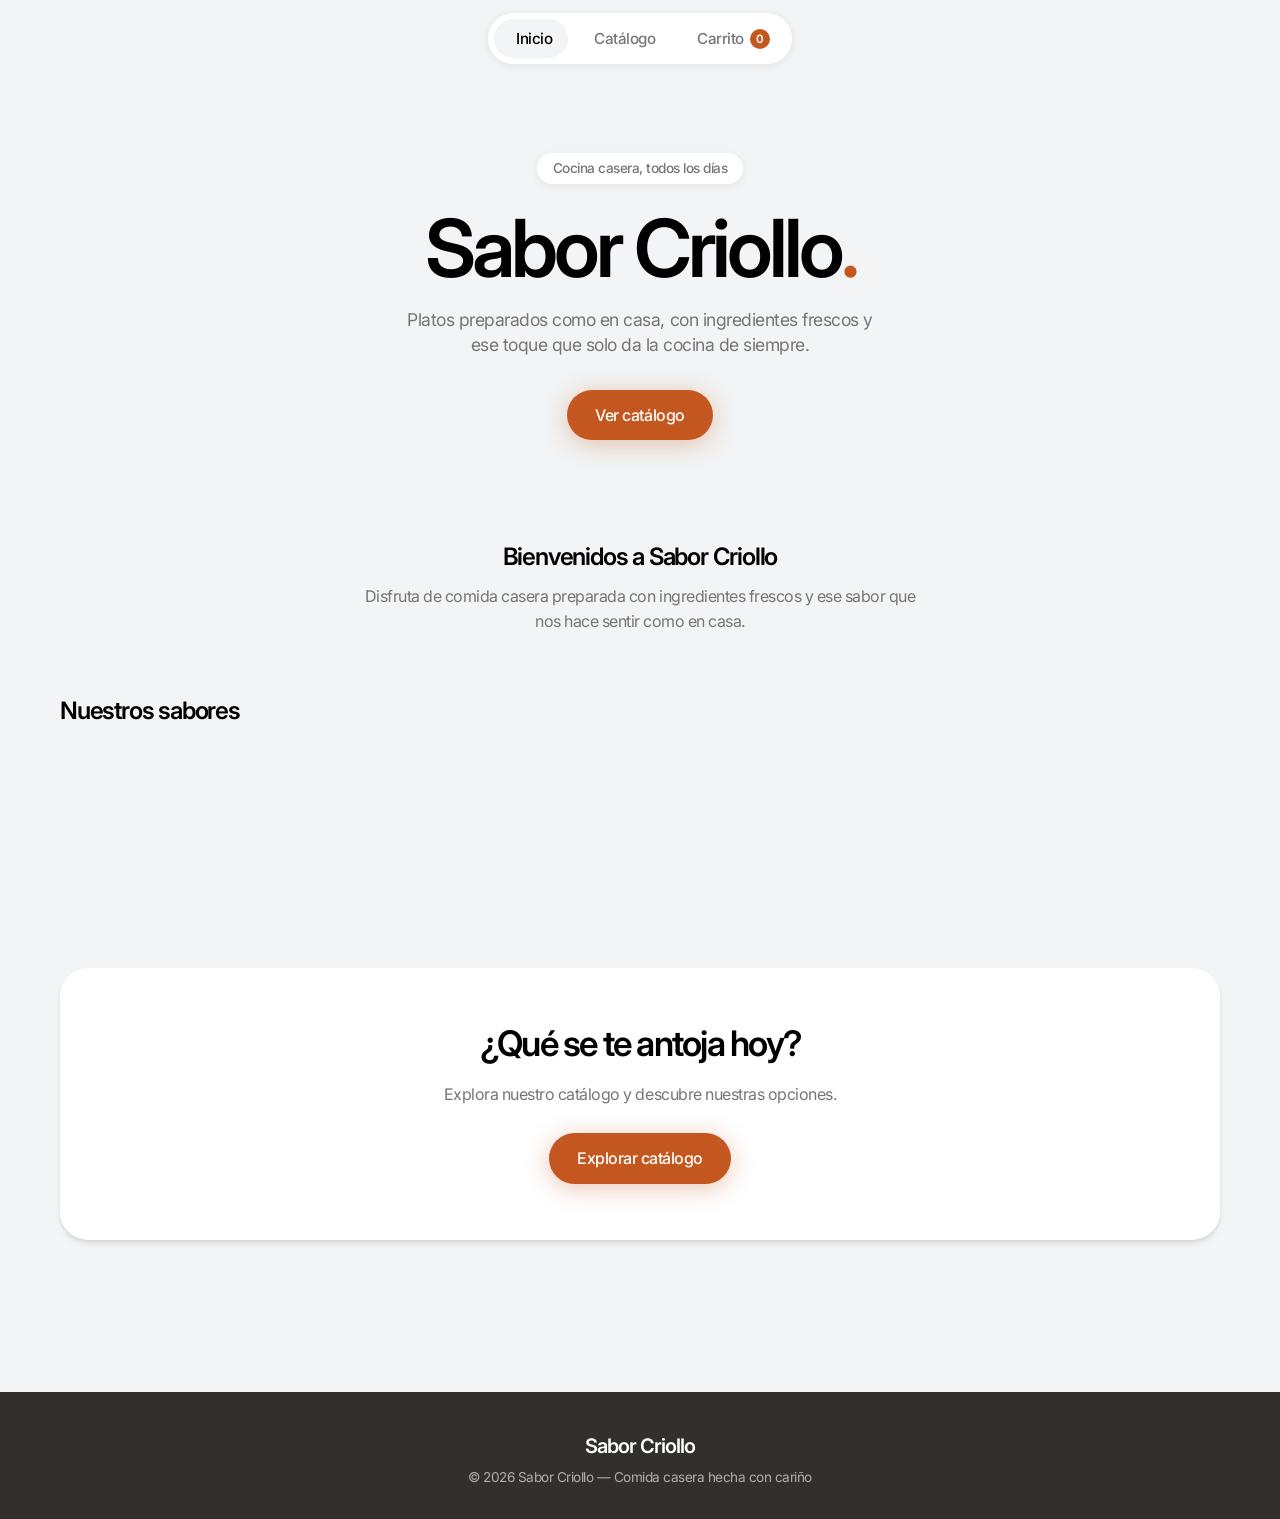
==== commit 42b9cc06: "mejoras visuales" ====
--- a/index.html
+++ b/index.html
@@ -9,7 +9,7 @@
 
     <link rel="preconnect" href="https://fonts.googleapis.com">
     <link rel="preconnect" href="https://fonts.gstatic.com" crossorigin>
-    <link href="https://fonts.googleapis.com/css2?family=Fraunces:opsz,wght@9..144,500;9..144,600;9..144,700&family=Work+Sans:wght@400;500;600;700&display=swap" rel="stylesheet">
+    <link href="https://fonts.googleapis.com/css2?family=Inter:wght@400;500;600&display=swap" rel="stylesheet">
 
     <link rel="stylesheet" href="CSS/global.css">
     <link rel="stylesheet" href="CSS/index.css">
@@ -20,12 +20,12 @@
     <!-- Navegación -->
     <nav class="barra-navegacion">
 
-        <a href="index.html" class="activo">🏠 Inicio</a>
+        <a href="index.html" class="activo"><svg viewBox="0 0 24 24" fill="none" stroke="currentColor" stroke-width="1.75" stroke-linecap="round" stroke-linejoin="round" aria-hidden="true"><path d="M3 11l9-8 9 8"/><path d="M5 10v10h14V10"/></svg> Inicio</a>
 
-        <a href="Catalogo.html">🍽️ Catálogo</a>
+        <a href="Catalogo.html"><svg viewBox="0 0 24 24" fill="none" stroke="currentColor" stroke-width="1.75" stroke-linecap="round" stroke-linejoin="round" aria-hidden="true"><path d="M3 2v7c0 1.1.9 2 2 2h4a2 2 0 0 0 2-2V2"/><path d="M7 2v20"/><path d="M21 15V2a5 5 0 0 0-5 5v6c0 1.1.9 2 2 2h3Zm0 0v7"/></svg> Catálogo</a>
 
         <a href="Carrito.html">
-            🛒 Carrito
+            <svg viewBox="0 0 24 24" fill="none" stroke="currentColor" stroke-width="1.75" stroke-linecap="round" stroke-linejoin="round" aria-hidden="true"><circle cx="8" cy="21" r="1"/><circle cx="19" cy="21" r="1"/><path d="M2.05 2.05h2l2.66 12.42a2 2 0 0 0 2 1.58h9.78a2 2 0 0 0 1.95-1.57l1.65-7.43H5.12"/></svg> Carrito
             <span id="contador-nav">0</span>
         </a>
 
@@ -60,7 +60,7 @@
 
         <section class="presentacion">
 
-            <h2>Bienvenidos a Sabor Criollo 🍕</h2>
+            <h2>Bienvenidos a Sabor Criollo</h2>
 
             <p>
                 Disfruta de comida casera preparada con ingredientes
@@ -94,7 +94,7 @@
             </p>
 
             <a href="Catalogo.html" class="boton">
-                Explorar catálogo 🍽️
+                Explorar catálogo
             </a>
 
         </section>
--- a/CSS/global.css
+++ b/CSS/global.css
@@ -1,33 +1,40 @@
 /* =========================================================
-   SABOR CRIOLLO — SISTEMA DE DISEÑO
-   Paleta inspirada en cocina criolla: achiote, cilantro,
-   barro cocido y papel de cocina.
+   SABOR CRIOLLO — SISTEMA DE DISEÑO (v2)
+   Basado en DESIGN.md (estilo "Shop"), adaptado a comida:
+   lienzo gris claro, tarjetas blancas muy redondeadas,
+   sombras suaves en vez de bordes y UN solo acento (achiote).
    ========================================================= */
 
 :root {
     /* Color */
-    --color-fondo: #FAF2E4;         /* papel crema cálido */
-    --color-fondo-crudo: #F2E7D3;   /* franjas / secciones alternas */
-    --color-tarjeta: #FFFCF6;       /* blanco cálido para tarjetas */
-    --color-tinta: #2B1D14;         /* café espresso, texto principal */
-    --color-tinta-suave: #6B5A48;   /* texto secundario */
-    --color-acento: #C4571F;        /* achiote / barro cocido */
-    --color-acento-oscuro: #9C4315; /* hover del acento */
-    --color-dorado: #D9A441;        /* maíz / mostaza, detalles */
-    --color-verde: #3E5641;         /* cilantro / orégano, contraste */
-    --color-linea: #E4D6BC;         /* bordes sutiles sobre crema */
+    --color-fondo: #F2F4F5;          /* lienzo: fondo de la página */
+    --color-tarjeta: #FFFFFF;        /* superficie: tarjetas, pills, inputs */
+    --color-tinta: #000000;          /* texto principal */
+    --color-tinta-suave: #787574;    /* texto secundario */
+    --color-linea: #EBEBEB;          /* bordes finísimos (solo en pills) */
+    --color-oscuro: #332F2D;         /* superficies oscuras: resumen, footer */
+    --color-acento: #C4571F;         /* achiote: el ÚNICO acento */
+    --color-acento-oscuro: #9C4315;  /* hover del acento */
     --color-error: #A23B2E;
     --color-error-fondo: #F6E2DC;
 
-    /* Tipografía */
-    --fuente-display: "Fraunces", "Georgia", serif;
-    --fuente-texto: "Work Sans", "Segoe UI", sans-serif;
+    /* Tipografía (una sola familia; jerarquía por tamaño y tracking) */
+    --fuente: "Inter", system-ui, -apple-system, "Segoe UI", Roboto, sans-serif;
 
     /* Forma */
-    --radio-tarjeta: 18px 18px 18px 4px;
-    --radio-boton: 10px;
-    --sombra-tarjeta: 0 4px 18px rgba(43, 29, 20, 0.08);
-    --sombra-tarjeta-hover: 0 10px 26px rgba(43, 29, 20, 0.14);
+    --radio-tarjeta: 28px;
+    --radio-imagen: 20px;            /* 8px menos que la tarjeta = marco blanco */
+    --radio-pildora: 9999px;
+
+    /* Sombras */
+    --sombra-suave: 0 2px 8px rgba(0, 0, 0, 0.06);
+    --sombra-tarjeta: 0 4px 6px -1px rgba(0, 0, 0, 0.1), 0 2px 4px -2px rgba(0, 0, 0, 0.1);
+    --sombra-elevada: 0 4px 24px rgba(0, 0, 0, 0.12);
+    --sombra-acento: 0 4px 24px rgba(196, 87, 31, 0.34);
+
+    /* Espaciado */
+    --espacio-seccion: 64px;
+    --ancho-max: 1200px;
 }
 
 
@@ -46,34 +53,47 @@
 }
 
 body {
-    font-family: var(--fuente-texto);
-    background: var(--color-fondo);
-    color: var(--color-tinta);
-    line-height: 1.5;
-    padding-bottom: 40px;
+    font-family: var(--fuente);
+    font-size: 1rem;
+    letter-spacing: -0.031em;
+    line-height: 1.4;
+
+    background: var(--color-fondo);
+    color: var(--color-tinta);
+
+    -webkit-font-smoothing: antialiased;
 }
 
 h1, h2, h3 {
-    font-family: var(--fuente-display);
+    font-family: var(--fuente);
     font-weight: 600;
-    letter-spacing: -0.01em;
+    line-height: 1.1;
+    letter-spacing: -0.05em;
+}
+
+h3 {
+    letter-spacing: -0.02em;
+}
+
+button {
+    font-family: inherit;
+    letter-spacing: inherit;
 }
 
 main {
     width: 100%;
-    max-width: 920px;
+    max-width: var(--ancho-max);
     margin: 0 auto;
-    padding: 30px 20px;
+    padding: 24px 20px;
 }
 
 section {
-    margin-bottom: 40px;
+    margin-bottom: var(--espacio-seccion);
 }
 
 section h2 {
-    margin-bottom: 18px;
-    font-size: 1.8rem;
-    color: var(--color-tinta);
+    margin-bottom: 20px;
+    font-size: 1.5rem;
 }
 
 a {
@@ -81,46 +101,54 @@
 }
 
 :focus-visible {
-    outline: 3px solid var(--color-dorado);
-    outline-offset: 2px;
-}
-
-
-/* =========================
-   NAVEGACIÓN
+    outline: 2px solid var(--color-acento);
+    outline-offset: 3px;
+}
+
+@media (prefers-reduced-motion: reduce) {
+    * {
+        transition: none !important;
+        scroll-behavior: auto !important;
+    }
+}
+
+
+/* =========================
+   NAVEGACIÓN (pill flotante)
    ========================= */
 
 .barra-navegacion {
     position: sticky;
-    top: 0;
+    top: 12px;
     z-index: 1000;
 
     display: flex;
-    justify-content: center;
+    align-items: center;
+    gap: 4px;
+
+    width: fit-content;
+    max-width: calc(100% - 24px);
+    margin: 12px auto 0;
+    padding: 6px;
+
+    background: var(--color-tarjeta);
+    border: 1px solid var(--color-linea);
+    border-radius: var(--radio-pildora);
+    box-shadow: var(--sombra-suave);
+}
+
+.barra-navegacion a {
+    display: inline-flex;
     align-items: center;
     gap: 6px;
 
-    padding: 14px 16px;
-
-    background: rgba(250, 242, 228, 0.92);
-    backdrop-filter: blur(6px);
-    border-bottom: 1px solid var(--color-linea);
-}
-
-.barra-navegacion a {
-    position: relative;
-
-    display: inline-flex;
-    align-items: center;
-    gap: 6px;
-
-    padding: 8px 14px;
-
-    border-radius: 999px;
+    padding: 9px 16px;
+
+    border-radius: var(--radio-pildora);
 
     color: var(--color-tinta-suave);
     text-decoration: none;
-    font-weight: 600;
+    font-weight: 500;
     font-size: 0.95rem;
 
     transition: color 0.2s ease, background 0.2s ease;
@@ -128,13 +156,19 @@
 
 .barra-navegacion a:hover {
     color: var(--color-tinta);
-    background: var(--color-fondo-crudo);
+    background: var(--color-fondo);
 }
 
 .barra-navegacion a.activo {
-    color: var(--color-acento);
-    background: var(--color-tarjeta);
-    box-shadow: inset 0 0 0 1px var(--color-linea);
+    color: var(--color-tinta);
+    background: var(--color-fondo);
+}
+
+@media (max-width: 420px) {
+    .barra-navegacion a {
+        padding: 8px 10px;
+        font-size: 0.85rem;
+    }
 }
 
 
@@ -145,19 +179,21 @@
 #contador-nav {
     display: inline-flex;
 
-    min-width: 19px;
-    height: 19px;
+    min-width: 20px;
+    height: 20px;
+    padding: 0 5px;
 
     align-items: center;
     justify-content: center;
 
-    border-radius: 50%;
+    border-radius: var(--radio-pildora);
 
     background: var(--color-acento);
     color: var(--color-tarjeta);
 
-    font-size: 0.7rem;
-    font-weight: 700;
+    font-size: 0.72rem;
+    font-weight: 600;
+    letter-spacing: 0;
 }
 
 
@@ -171,29 +207,28 @@
     justify-content: center;
     gap: 8px;
 
-    padding: 14px 26px;
+    padding: 14px 28px;
 
     border: none;
-    border-radius: var(--radio-boton);
+    border-radius: var(--radio-pildora);
 
     background: var(--color-acento);
     color: var(--color-tarjeta);
 
     text-decoration: none;
-    font-weight: 700;
+    font-weight: 500;
     font-size: 1rem;
 
     cursor: pointer;
+    box-shadow: var(--sombra-acento);
 
     transition:
         transform 0.15s ease,
-        background 0.2s ease,
-        box-shadow 0.2s ease;
+        background 0.2s ease;
 }
 
 .boton:hover {
     background: var(--color-acento-oscuro);
-    box-shadow: 0 6px 16px rgba(196, 87, 31, 0.28);
 }
 
 .boton:active {
@@ -201,14 +236,14 @@
 }
 
 .boton-secundario {
-    background: transparent;
-    color: var(--color-tinta);
-    box-shadow: inset 0 0 0 1.5px var(--color-linea);
+    background: var(--color-tarjeta);
+    color: var(--color-tinta);
+    border: 1px solid var(--color-linea);
+    box-shadow: var(--sombra-suave);
 }
 
 .boton-secundario:hover {
-    background: var(--color-fondo-crudo);
-    box-shadow: inset 0 0 0 1.5px var(--color-tinta-suave);
+    background: var(--color-fondo);
 }
 
 
@@ -217,23 +252,23 @@
    ========================= */
 
 footer {
-    margin-top: 60px;
-    padding: 34px 20px 26px;
+    margin-top: var(--espacio-seccion);
+    padding: 40px 20px 32px;
 
     text-align: center;
 
-    background: var(--color-tinta);
-    color: #DCCFBC;
+    background: var(--color-oscuro);
+    color: #ACB0AA;
 }
 
 footer p {
     font-size: 0.85rem;
-    letter-spacing: 0.02em;
 }
 
 footer .footer-marca {
-    font-family: var(--fuente-display);
-    font-size: 1.1rem;
+    font-size: 1.25rem;
+    font-weight: 600;
+    letter-spacing: -0.05em;
     color: var(--color-tarjeta);
-    margin-bottom: 6px;
-}
+    margin-bottom: 8px;
+}
--- a/CSS/index.css
+++ b/CSS/index.css
@@ -3,57 +3,48 @@
    ========================= */
 
 .hero {
-    position: relative;
-    overflow: hidden;
-
-    background: var(--color-tinta);
-    color: var(--color-fondo);
-
-    padding: 90px 20px 70px;
-}
-
-.hero::before {
-    content: "";
-    position: absolute;
-    inset: 0;
-
-    background:
-        radial-gradient(circle at 85% 20%, rgba(217, 164, 65, 0.18), transparent 55%),
-        radial-gradient(circle at 10% 90%, rgba(196, 87, 31, 0.22), transparent 50%);
-    pointer-events: none;
+    padding: 88px 20px 56px;
+    text-align: center;
 }
 
 .hero-contenido {
-    position: relative;
-    max-width: 620px;
+    max-width: 640px;
     margin: 0 auto;
-    text-align: center;
 }
 
 .hero-etiqueta {
     display: inline-block;
-    margin-bottom: 18px;
+    margin-bottom: 24px;
 
-    padding: 6px 14px;
+    padding: 6px 16px;
 
-    border-radius: 999px;
-    background: rgba(217, 164, 65, 0.16);
+    border-radius: var(--radio-pildora);
+    background: var(--color-tarjeta);
+    box-shadow: var(--sombra-suave);
 
-    color: var(--color-dorado);
+    color: var(--color-tinta-suave);
     font-size: 0.85rem;
-    font-weight: 600;
+    font-weight: 500;
 }
 
 .hero h1 {
-    font-size: clamp(2.4rem, 6vw, 3.4rem);
-    line-height: 1.05;
-    margin-bottom: 16px;
+    font-size: clamp(2.8rem, 9vw, 5rem);
+    line-height: 1;
+    margin-bottom: 20px;
+}
+
+/* El "punto" del wordmark: el acento firma la marca */
+.hero h1::after {
+    content: ".";
+    color: var(--color-acento);
 }
 
 .hero p {
+    max-width: 480px;
+    margin: 0 auto 32px;
+
     font-size: 1.1rem;
-    color: #E8DCC8;
-    margin-bottom: 30px;
+    color: var(--color-tinta-suave);
 }
 
 
@@ -63,7 +54,7 @@
 
 .presentacion {
     text-align: center;
-    padding: 40px 10px 10px;
+    padding: 24px 10px 0;
 }
 
 .presentacion h2 {
@@ -71,11 +62,11 @@
 }
 
 .presentacion p {
-    max-width: 620px;
+    max-width: 560px;
     margin: 0 auto;
 
     color: var(--color-tinta-suave);
-    line-height: 1.65;
+    line-height: 1.55;
 }
 
 
@@ -85,10 +76,10 @@
 
 .galeria-contenedor {
     display: grid;
-    grid-template-columns: repeat(auto-fit, minmax(160px, 1fr));
-    gap: 14px;
+    grid-template-columns: repeat(auto-fit, minmax(180px, 1fr));
+    gap: 12px;
 
-    min-height: 140px;
+    min-height: 160px;
 }
 
 .galeria-contenedor:empty {
@@ -96,10 +87,9 @@
     align-items: center;
     justify-content: center;
 
-    min-height: 140px;
-
-    border: 1.5px dashed var(--color-linea);
-    border-radius: 16px;
+    background: var(--color-tarjeta);
+    border-radius: var(--radio-tarjeta);
+    box-shadow: var(--sombra-tarjeta);
 
     color: var(--color-tinta-suave);
     font-size: 0.9rem;
@@ -115,29 +105,20 @@
    ========================= */
 
 .llamada-catalogo {
-    padding: 44px 28px;
+    padding: 56px 28px;
 
     text-align: center;
 
-    background: var(--color-verde);
-    color: var(--color-fondo);
+    background: var(--color-tarjeta);
     border-radius: var(--radio-tarjeta);
+    box-shadow: var(--sombra-tarjeta);
 }
 
 .llamada-catalogo h2 {
-    color: var(--color-fondo);
+    font-size: clamp(1.6rem, 5vw, 2.2rem);
 }
 
 .llamada-catalogo p {
-    margin-bottom: 22px;
-    color: #D9E2D6;
+    margin-bottom: 28px;
+    color: var(--color-tinta-suave);
 }
-
-.llamada-catalogo .boton {
-    background: var(--color-dorado);
-    color: var(--color-tinta);
-}
-
-.llamada-catalogo .boton:hover {
-    background: #C79236;
-}
